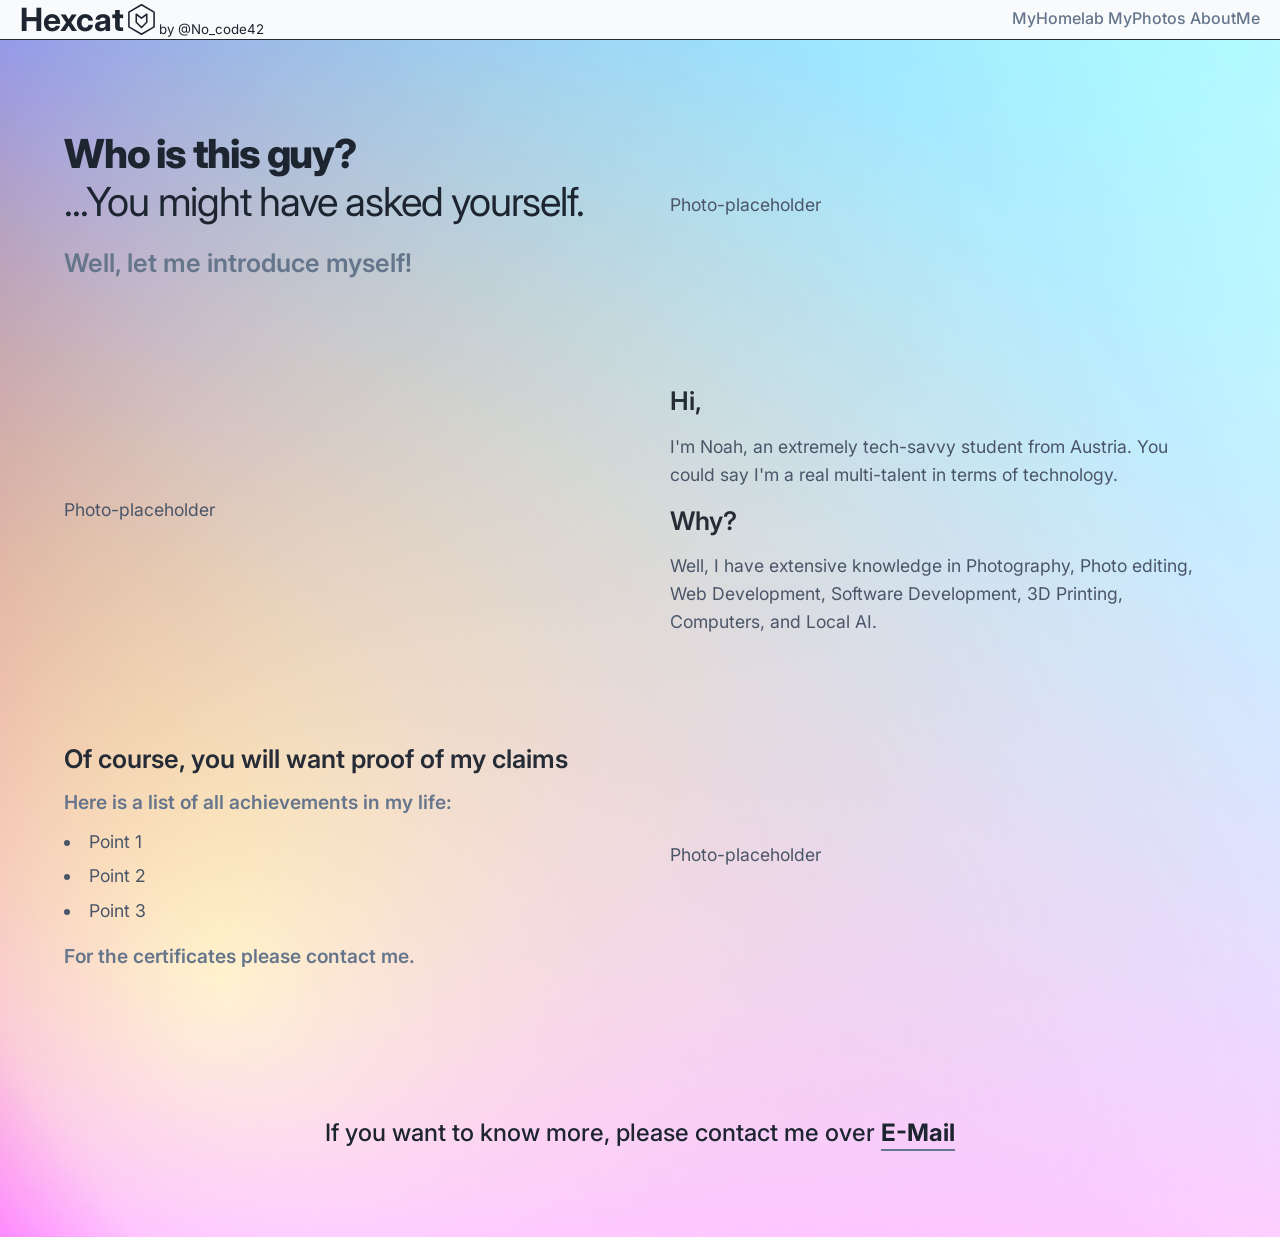
==== pages/about.html @ 9b6a8555 "Optimized header layout, added "made by" link, added hover effects for the nav-bar, created files fo" ====
<!DOCTYPE html>
<html lang="en">
<head>
    <meta charset="UTF-8">
    <link rel="stylesheet" href="../style/style.css">
    <title>AboutMe - hexcat.at</title>
</head>
<body>
    <header>
        <div class="header-left">
            <a href="../index.html" id="logo">
                <h1>Hexcat</h1>
                <svg viewBox="0 0 100 100" xmlns="http://www.w3.org/2000/svg">
                    <polygon points="50,8 86,29 86,71 50,92 14,71 14,29"
                             fill="none"
                             stroke="#1D2530"
                             stroke-width="4.5"
                             stroke-linejoin="round" />

                    <path d="M 35,35
                             L 50,46
                             L 65,35
                             L 65,58
                             L 50,73
                             L 35,58
                             Z"
                          fill="none"
                          stroke="#1D2530"
                          stroke-width="4.5"
                          stroke-linecap="round"
                          stroke-linejoin="round" />
                </svg>
            </a>
            <a href="https://www.instagram.com/no_code42/" class="by-tag" target="_blank"><sub>by @No_code42</sub></a>
        </div>
        <nav>
            <a href="homelab.html">MyHomelab</a>
            <a href="photos.html">MyPhotos</a>
            <a href="#top">AboutMe</a>
        </nav>
    </header>
    <main id="about">
        <!-- Reihe 1 -->
        <div class="about-row">
            <div class="about-row-left">
                <h1>Who is this guy?<br><span style="font-weight: 400;">...You might have asked yourself.</span></h1>
                <h2 style="color: #65758B;">Well, let me introduce myself!</h2>
            </div>
            <div class="about-row-right">
                <p>Photo-placeholder</p>
            </div>
        </div>

        <!-- Reihe 2 -->
        <div class="about-row">
            <div class="about-row-left">
                <p>Photo-placeholder</p>
            </div>
            <div class="about-row-right">
                <h2>Hi,</h2>
                <p>I'm Noah, an extremely tech-savvy student from Austria. You could say I'm a real multi-talent in terms of technology.</p>

                <h2>Why?</h2>
                <p>Well, I have extensive knowledge in Photography, Photo editing, Web Development, Software Development, 3D Printing, Computers, and Local AI.</p>
            </div>
        </div>

        <!-- Reihe 3 -->
        <div class="about-row">
            <div class="about-row-left">
                <h2>Of course, you will want proof of my claims</h2>
                <h3>Here is a list of all achievements in my life:</h3>
                <ul>
                    <li>Point 1</li>
                    <li>Point 2</li>
                    <li>Point 3</li>
                </ul>
                <h3>For the certificates please contact me.</h3>
            </div>
            <div class="about-row-right">
                <p>Photo-placeholder</p>
            </div>
        </div>

        <!-- Eigener CTA-Bereich am Ende (statt h1) -->
        <div class="about-cta">
            <p>If you want to know more, please contact me over <a href="mailto:noah.c.bruecklmayr@gmail.com">E-Mail</a></p>
        </div>
    </main>
</body>
</html>
---- style/style.css ----
@import url('https://fonts.googleapis.com/css2?family=Inter:ital,opsz,wght@0,14..32,100..900;1,14..32,100..900&display=swap');
*{
    box-sizing: border-box;
    margin: 0;
    padding: 0;
}
html{
    scroll-behavior: smooth;
}
body{
    font-family: Inter,system-ui,sans-serif;
    color: #1D2530;
    background-color: #f8fafc;
    background-image: url("../img/bg/pexels-codioful-7134981.jpg");
    background-position: center;
    background-size: cover;
}

/*HEADER*/
header{
    padding: 0 20px;
    display: flex;
    height: 40px;
    justify-content: space-between;
    align-items: center;
    border-bottom: #252c36 1px solid;
    background-color: #f8fafc;
}
header a{
    color: #1D2530;
    text-decoration: none;
}
.header-left{
    display: flex;
    align-items: end;
}
.by-tag{
padding-bottom:2px;
}
#logo{
    display: flex;
    align-items: center;
}
#logo h1{
}
#logo svg{
    width: 35px;
    height: 35px;
    fill: none;
    stroke: #1D2530;
    stroke-width: 2;
    stroke-linejoin: round;
}
nav a{
    color: #65758B;
    text-decoration: none;
    font-weight: 500;
    position: relative;
    display: inline-block;
    overflow: hidden;
}
nav a::after {
    content: '';
    position: absolute;
    bottom: 0;
    left: 0;
    height: 1px;
    width: 100%;
    background-color: #65758B;
    background-size: 200% auto;
    transition: all .5s;
    transform: translateX(-100%);
}
nav a:hover::after {
    transform: translateX(0%);
}
nav a, .nav-active::after{
    transform: translateX(0%);
}

/*HERO*/
#hero{
    min-height: calc(100vh - 40px);

    display: flex;
    align-items: center;
    color: #1D2530;
}
#hero-content{
    width: 90%;
    max-width: 1200px;
    margin: 0 auto;
    display: flex;
    align-items: center;
    justify-content: space-between;
    gap: 60px;
}
/* Left Hero*/
.hero-left{
    flex: 1.2;
}
.hero-left h1{
    font-size: 2.8rem;
    margin-bottom: 20px;
}
.hero-left h2{
    font-size: 1.25rem;
    font-weight: 400;
    line-height: 1.6;
    color: #65758B;
}
/* Arrow Animation*/
.hero-arrow{
    margin-top: 40px;
    color: #1D2530;
    display: inline-block;
    animation: bounceRight 2s infinite;
}
.hero-arrow svg{
    width: 45px;
    height: 45px;
}
@keyframes bounceRight {
    0%, 20%, 50%, 80%, 100% {transform: translateX(0);}
    40% { transform: translateX(12px)}
    60% { transform: translateX(6px)}
}

/*Right Hero*/
.hero-right{
    flex: 0.8;
    background: rgba(255, 255, 255, 0.07);
    padding: 35px;
    border-radius: 16px;
    backdrop-filter: blur(12px);
    -webkit-backdrop-filter: blur(12px);
    border: 1px solid rgba(255, 255, 255, 0.15);
    box-shadow: 0 8px 32px 0 rgba(0, 0, 0, 0.2);
}
.hero-right h3{
    font-size: 1.5rem;
    margin-bottom: 20px;
    font-weight: 600;
    letter-spacing: 0.5rem;
    border-bottom: 1px solid rgba(255, 255, 255, 0.1);
    padding-bottom: 10px;
}
.service-links{
    list-style: none;
}
.service-links li{
    margin-bottom: 15px;
}
.service-links li:last-child{
    margin-bottom: 0;
}
.service-links a{
    display: block;
    color: #65758B;
    text-decoration: none;
    font-size: 1.1rem;
    font-weight: 500;
    padding: 14px 20px;
    background: rgba(255, 255, 255, 0.1);
    border-radius: 10px;
    transition: all 0.25s ease;
    border: 1px solid transparent;
}
.service-links a:hover{
    background: rgba(255, 255, 255, 0.2);

}
/*HERO RESPONSIVE */
@media (max-width: 900px) {
    #hero-content {
        flex-direction: column;
        gap: 40px;
        text-align: center;
        padding: 50px 0;
    }

    .hero-left h1 {
        font-size: 2.2rem;
    }

    /* Pfeil dreht sich auf Mobile nach unten und bounct vertikal */
    .hero-arrow {
        margin-top: 25px;
        animation: bounceDown 2s infinite;
    }

    .hero-right {
        width: 100%;
        max-width: 450px;
    }

    .service-links a:hover {
        transform: translateY(-4px); /* Auf Mobile lieber nach oben statt nach rechts swipen */
    }
}

@keyframes bounceDown {
    0%, 20%, 50%, 80%, 100% { transform: translateY(0) rotate(90deg); }
    40% { transform: translateY(12px) rotate(90deg); }
    60% { transform: translateY(6px) rotate(90deg); }
}

/* --- ABOUT SECTION --- */
#about {
    min-height: calc(100vh - 40px);
    width: 90%;
    max-width: 1200px;
    margin: 10vh auto 0 auto;
    display: flex;
    flex-direction: column;
    align-items: center;
    color: #1D2530;
}

.about-row {
    display: flex;
    flex-direction: row;
    align-items: center;
    justify-content: space-between;
    gap: 60px;
    margin-bottom: 10vh;
    width: 100%;
}

.about-row-left, .about-row-right {
    flex: 1.2;
}

/* Überschriften-Hierarchie */
.about-row h1 {
    font-size: 2.5rem;
    font-weight: 800;
    line-height: 1.2;
    margin-bottom: 20px;
    letter-spacing: -0.03em;
}

.about-row h2 {
    font-size: 1.6rem;
    font-weight: 600;
    line-height: 1.3;
    margin-bottom: 15px;
    color: #252c36;
}

.about-row h3 {
    font-size: 1.2rem;
    font-weight: 600;
    color: #65758B;
    margin-bottom: 15px;
}

/* Fließtext / Absätze */
.about-row p {
    font-size: 1.1rem;
    line-height: 1.6;
    color: #4A5568; /* Leicht sanfteres Dunkelgrau für Fließtext */
    margin-bottom: 15px;
}

/* Listen-Formatierung */
.about-row ul {
    list-style-position: inside;
    margin-bottom: 20px;
}

.about-row li {
    font-size: 1.1rem;
    color: #4A5568;
    margin-bottom: 8px;
    line-height: 1.5;
}

/* Call to Action (CTA) am Ende */
.about-cta {
    text-align: center;
    margin: 5vh 0 10vh 0;
    font-size: 1.5rem;
    font-weight: 500;
}

.about-cta a {
    color: #1D2530;
    text-decoration: none;
    font-weight: 700;
    border-bottom: 2px solid #65758B;
    transition: color 0.2s ease, border-color 0.2s ease;
    padding-bottom: 2px;
}

.about-cta a:hover {
    color: #65758B;
    border-color: #1D2530;
}
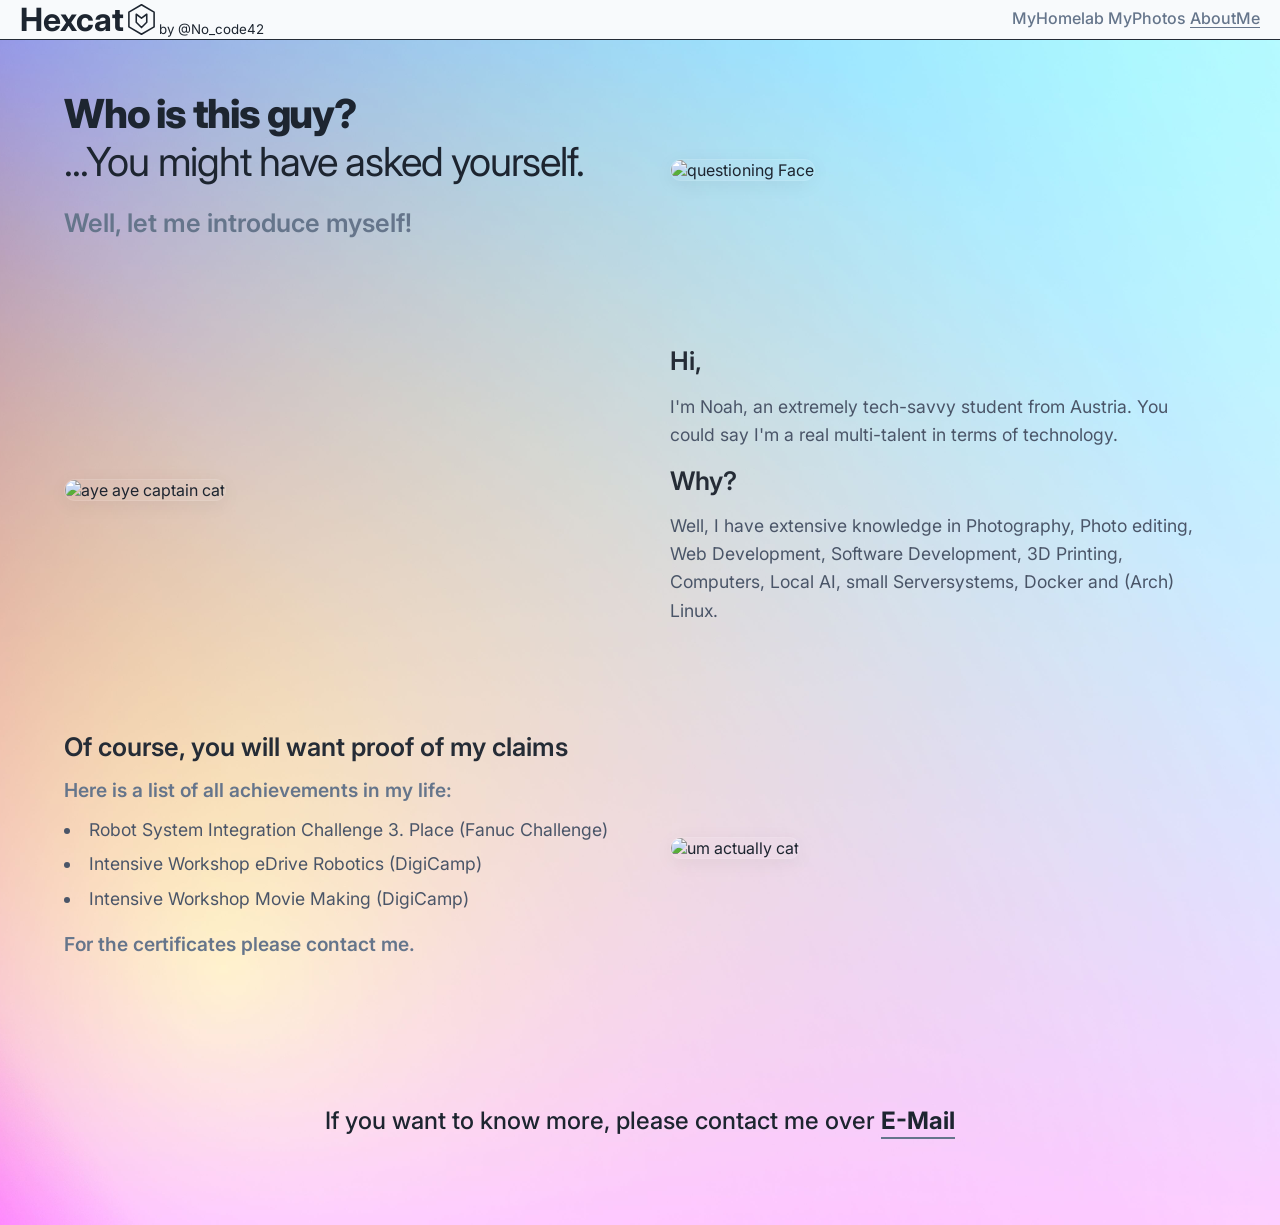
==== commit f69186e6: "Finished layout, content and responsive design of all pages." ====
--- a/pages/about.html
+++ b/pages/about.html
@@ -2,6 +2,8 @@
 <html lang="en">
 <head>
     <meta charset="UTF-8">
+    <meta name="viewport" content="width=device-width, initial-scale=1.0">
+    <link rel="icon" type="image/svg+xml" href="../img/icons/cat-isolated.svg">
     <link rel="stylesheet" href="../style/style.css">
     <title>AboutMe - hexcat.at</title>
 </head>
@@ -36,53 +38,53 @@
         <nav>
             <a href="homelab.html">MyHomelab</a>
             <a href="photos.html">MyPhotos</a>
-            <a href="#top">AboutMe</a>
+            <a href="#top" class="nav-active">AboutMe</a>
         </nav>
     </header>
     <main id="about">
-        <!-- Reihe 1 -->
+        <!-- Row 1 -->
         <div class="about-row">
             <div class="about-row-left">
                 <h1>Who is this guy?<br><span style="font-weight: 400;">...You might have asked yourself.</span></h1>
                 <h2 style="color: #65758B;">Well, let me introduce myself!</h2>
             </div>
             <div class="about-row-right">
-                <p>Photo-placeholder</p>
+                <img src="../img/about/huuuh.webp" alt="questioning Face">
             </div>
         </div>
 
-        <!-- Reihe 2 -->
+        <!-- Row 2 -->
         <div class="about-row">
             <div class="about-row-left">
-                <p>Photo-placeholder</p>
+                <img src="../img/about/cat-meme-aye-aye-captain.gif" alt="aye aye captain cat">
             </div>
             <div class="about-row-right">
                 <h2>Hi,</h2>
                 <p>I'm Noah, an extremely tech-savvy student from Austria. You could say I'm a real multi-talent in terms of technology.</p>
 
                 <h2>Why?</h2>
-                <p>Well, I have extensive knowledge in Photography, Photo editing, Web Development, Software Development, 3D Printing, Computers, and Local AI.</p>
+                <p>Well, I have extensive knowledge in Photography, Photo editing, Web Development, Software Development, 3D Printing, Computers, Local AI, small Serversystems, Docker and (Arch) Linux.</p>
             </div>
         </div>
 
-        <!-- Reihe 3 -->
+        <!-- Row 3 -->
         <div class="about-row">
             <div class="about-row-left">
                 <h2>Of course, you will want proof of my claims</h2>
                 <h3>Here is a list of all achievements in my life:</h3>
                 <ul>
-                    <li>Point 1</li>
-                    <li>Point 2</li>
-                    <li>Point 3</li>
+                    <li>Robot System Integration Challenge 3. Place (Fanuc Challenge)</li>
+                    <li>Intensive Workshop eDrive Robotics (DigiCamp)</li>
+                    <li>Intensive Workshop Movie Making (DigiCamp)</li>
                 </ul>
                 <h3>For the certificates please contact me.</h3>
             </div>
             <div class="about-row-right">
-                <p>Photo-placeholder</p>
+                <img src="../img/about/umActually.jpg" alt="um actually cat">
             </div>
         </div>
 
-        <!-- Eigener CTA-Bereich am Ende (statt h1) -->
+        <!-- CTA-Area -->
         <div class="about-cta">
             <p>If you want to know more, please contact me over <a href="mailto:noah.c.bruecklmayr@gmail.com">E-Mail</a></p>
         </div>
--- a/style/style.css
+++ b/style/style.css
@@ -19,6 +19,11 @@
 
 /*HEADER*/
 header{
+    position: fixed;
+    width: 100%;
+    z-index: 99;
+    top: 0;
+    left: 0;
     padding: 0 20px;
     display: flex;
     height: 40px;
@@ -81,8 +86,7 @@
 
 /*HERO*/
 #hero{
-    min-height: calc(100vh - 40px);
-
+    height: 100vh;
     display: flex;
     align-items: center;
     color: #1D2530;
@@ -184,7 +188,6 @@
         font-size: 2.2rem;
     }
 
-    /* Pfeil dreht sich auf Mobile nach unten und bounct vertikal */
     .hero-arrow {
         margin-top: 25px;
         animation: bounceDown 2s infinite;
@@ -196,7 +199,7 @@
     }
 
     .service-links a:hover {
-        transform: translateY(-4px); /* Auf Mobile lieber nach oben statt nach rechts swipen */
+        transform: translateY(-4px);
     }
 }
 
@@ -206,9 +209,9 @@
     60% { transform: translateY(6px) rotate(90deg); }
 }
 
-/* --- ABOUT SECTION --- */
+/* --- ABOUT PAGE --- */
 #about {
-    min-height: calc(100vh - 40px);
+    min-height: 100vh;
     width: 90%;
     max-width: 1200px;
     margin: 10vh auto 0 auto;
@@ -231,8 +234,15 @@
 .about-row-left, .about-row-right {
     flex: 1.2;
 }
-
-/* Überschriften-Hierarchie */
+.about-row-left img, .about-row-right img {
+    max-width: 40vh;
+    overflow: hidden;
+    border-radius: 12px;
+    background-color: rgba(255, 255, 255, 0.05);
+    border: 1px solid rgba(255, 255, 255, 0.1);
+    box-shadow: 0 4px 20px rgba(0, 0, 0, 0.05);
+}
+
 .about-row h1 {
     font-size: 2.5rem;
     font-weight: 800;
@@ -256,15 +266,13 @@
     margin-bottom: 15px;
 }
 
-/* Fließtext / Absätze */
 .about-row p {
     font-size: 1.1rem;
     line-height: 1.6;
-    color: #4A5568; /* Leicht sanfteres Dunkelgrau für Fließtext */
-    margin-bottom: 15px;
-}
-
-/* Listen-Formatierung */
+    color: #4A5568;
+    margin-bottom: 15px;
+}
+
 .about-row ul {
     list-style-position: inside;
     margin-bottom: 20px;
@@ -277,7 +285,7 @@
     line-height: 1.5;
 }
 
-/* Call to Action (CTA) am Ende */
+/* Call to Action */
 .about-cta {
     text-align: center;
     margin: 5vh 0 10vh 0;
@@ -297,4 +305,345 @@
 .about-cta a:hover {
     color: #65758B;
     border-color: #1D2530;
+}
+/* --- ABOUT RESPONSIVE --- */
+@media (max-width: 900px) {
+    #about {
+        margin-top: 60px;
+        padding-bottom: 40px;
+    }
+
+    .about-row {
+        flex-direction: column;
+        gap: 35px;
+        margin-bottom: 8vh;
+        text-align: center;
+    }
+
+    .about-row:nth-of-type(2) {
+        flex-direction: column-reverse;
+    }
+
+    .about-row-left, .about-row-right {
+        width: 100%;
+    }
+
+    .about-row-left img, .about-row-right img {
+        max-width: 100%;
+        width: 280px;
+        height: auto;
+        max-height: 35vh;
+        object-fit: cover;
+        margin: 0 auto;
+    }
+
+    .about-row h1 {
+        font-size: 2rem;
+    }
+
+    .about-row h2 {
+        font-size: 1.4rem;
+    }
+
+    .about-row h3 {
+        font-size: 1.1rem;
+    }
+
+    .about-row ul {
+        display: inline-block;
+        text-align: left;
+        margin: 0 auto 20px auto;
+    }
+}
+
+/* --- PHOTO PAGE --- */
+#photos{
+    min-height: 100vh;
+    width: 90%;
+    max-width: 1200px;
+    margin: 10vh auto 0 auto;
+    color: #1D2530;
+}
+.photo-intro {
+    text-align: center;
+    margin-bottom: 60px;
+}
+
+.photo-intro h1 {
+    font-size: 2.8rem;
+    font-weight: 800;
+    margin-bottom: 15px;
+}
+
+.photo-intro p {
+    font-size: 1.2rem;
+    color: #65758B;
+}
+
+.photo-grid {
+    display: grid;
+    grid-template-columns: repeat(auto-fill, minmax(250px, 1fr));
+    grid-auto-rows: 220px;
+    gap: 20px;
+    grid-auto-flow: dense;
+    margin-bottom: 10vh;
+}
+
+.photo-item {
+    position: relative;
+    overflow: hidden;
+    border-radius: 12px;
+    background-color: rgba(255, 255, 255, 0.05);
+    border: 1px solid rgba(255, 255, 255, 0.1);
+    box-shadow: 0 4px 20px rgba(0, 0, 0, 0.05);
+}
+
+.photo-item img {
+    width: 100%;
+    height: 100%;
+    object-fit: cover;
+    display: block;
+    transition: transform 0.4s cubic-bezier(0.25, 1, 0.5, 1);
+}
+
+.photo-item:hover img {
+    transform: scale(1.04);
+}
+
+@media (min-width: 600px) {
+    .photo-item.wide {
+        grid-column: span 2;
+    }
+    .photo-item.tall {
+        grid-row: span 2;
+    }
+    .photo-item.big {
+        grid-column: span 2;
+        grid-row: span 2;
+    }
+}
+
+/* Responsive Mobile */
+@media (max-width: 600px) {
+    .photo-grid {
+        grid-template-columns: 1fr;
+        grid-auto-rows: 300px;
+    }
+}
+
+/* --- HOMELAB SECTION --- */
+#homelab {
+    width: 90%;
+    max-width: 1200px;
+    margin: 10vh auto 0 auto;
+    color: #1D2530;
+}
+
+.homelab-intro {
+    text-align: center;
+    margin-bottom: 80px;
+}
+
+.homelab-intro h1 {
+    font-size: 2.8rem;
+    font-weight: 800;
+    margin-bottom: 15px;
+}
+
+.homelab-intro p {
+    font-size: 1.2rem;
+    color: #65758B;
+    max-width: 600px;
+    margin: 0 auto;
+}
+
+/* --- HARDWARE SPLIT SECTION --- */
+.hardware-section {
+    display: flex;
+    flex-direction: row;
+    gap: 60px;
+    align-items: center;
+    margin-bottom: 12vh;
+}
+
+.hardware-visual, .hardware-specs {
+    flex: 1;
+}
+
+/* --- HARDWARE VISUAL FRAME --- */
+.hardware-visual {
+    flex: 1;
+    background: rgba(255, 255, 255, 0.1);
+    backdrop-filter: blur(16px);
+    -webkit-backdrop-filter: blur(16px);
+    border: 1px solid rgba(255, 255, 255, 0.25);
+    border-radius: 20px;
+    padding: 16px;
+    box-shadow: 0 20px 40px rgba(0, 0, 0, 0.12),
+    0 1px 3px rgba(0, 0, 0, 0.05);
+    transition: transform 0.4s cubic-bezier(0.25, 1, 0.5, 1),
+    box-shadow 0.4s cubic-bezier(0.25, 1, 0.5, 1);
+    display: flex;
+    align-items: center;
+    justify-content: center;
+}
+
+.hardware-visual:hover {
+    transform: translateY(-6px);
+    box-shadow: 0 30px 60px rgba(0, 0, 0, 0.18),
+    0 2px 8px rgba(0, 0, 0, 0.08);
+}
+
+.hardware-visual img {
+    width: 100%;
+    height: auto;
+    max-height: 500px;
+    object-fit: contain;
+    border-radius: 12px;
+    box-shadow: inset 0 0 20px rgba(0,0,0,0.2);
+    display: block;
+}
+
+/* Responsive Mobile */
+@media (max-width: 900px) {
+    .hardware-visual {
+        width: 100%;
+        padding: 10px;
+    }
+    .hardware-visual img {
+        max-height: 350px;
+    }
+}
+
+.rack-photo-placeholder {
+    width: 100%;
+    height: 450px;
+    background: rgba(255, 255, 255, 0.15);
+    backdrop-filter: blur(12px);
+    -webkit-backdrop-filter: blur(12px);
+    border: 1px solid rgba(255, 255, 255, 0.2);
+    border-radius: 16px;
+    box-shadow: 0 8px 32px 0 rgba(0, 0, 0, 0.1);
+    display: flex;
+    align-items: center;
+    justify-content: center;
+    color: #65758B;
+}
+
+.hardware-specs h2 {
+    font-size: 2.2rem;
+    font-weight: 700;
+    margin-bottom: 15px;
+}
+
+.hardware-specs > p {
+    font-size: 1.1rem;
+    color: #65758B;
+    margin-bottom: 30px;
+}
+
+.spec-item {
+    display: flex;
+    flex-direction: row;
+    gap: 20px;
+    margin-bottom: 25px;
+    background: rgba(255, 255, 255, 0.4);
+    padding: 20px;
+    border-radius: 12px;
+    border: 1px solid rgba(255, 255, 255, 0.5);
+}
+
+.spec-item h3 {
+    font-size: 1.2rem;
+    font-weight: 600;
+    margin-bottom: 5px;
+}
+
+.spec-item p {
+    font-size: 1rem;
+    color: #4A5568;
+    line-height: 1.5;
+}
+
+/* --- SOFTWARE GRID SECTION --- */
+.software-section h2 {
+    font-size: 2.2rem;
+    font-weight: 700;
+    text-align: center;
+    margin-bottom: 10px;
+}
+
+.software-section .section-desc {
+    text-align: center;
+    font-size: 1.1rem;
+    color: #65758B;
+    margin-bottom: 40px;
+}
+
+.software-grid {
+    display: grid;
+    grid-template-columns: repeat(auto-fill, minmax(320px, 1fr));
+    gap: 25px;
+    margin-bottom: 10vh;
+}
+
+.software-card {
+    background: rgba(255, 255, 255, 0.2);
+    backdrop-filter: blur(8px);
+    -webkit-backdrop-filter: blur(8px);
+    border: 1px solid rgba(255, 255, 255, 0.2);
+    padding: 25px;
+    border-radius: 14px;
+    box-shadow: 0 4px 20px rgba(0, 0, 0, 0.05);
+    transition: transform 0.3s ease, background 0.3s ease;
+}
+
+.software-card:hover {
+    transform: translateY(-5px);
+    background: rgba(255, 255, 255, 0.4);
+}
+
+.card-header {
+    display: flex;
+    justify-content: space-between;
+    align-items: center;
+    margin-bottom: 15px;
+}
+
+.card-header h3 {
+    font-size: 1.3rem;
+    font-weight: 700;
+}
+
+.badge {
+    font-size: 0.75rem;
+    font-weight: 600;
+    padding: 4px 10px;
+    border-radius: 20px;
+    text-transform: uppercase;
+    letter-spacing: 0.05em;
+}
+.badge.media { background: #E0F2FE; color: #0369A1; }
+.badge.storage { background: #DCFCE7; color: #15803D; }
+.badge.network { background: #FEE2E2; color: #B91C1C; }
+.badge.core { background: #F3E8FF; color: #6B21A8; }
+
+.software-card p {
+    font-size: 0.95rem;
+    color: #4A5568;
+    line-height: 1.6;
+}
+
+/* --- RESPONSIVE ADJUSTMENTS --- */
+@media (max-width: 900px) {
+    .hardware-section {
+        flex-direction: column;
+        gap: 40px;
+    }
+    .hardware-visual, .hardware-specs {
+        width: 100%;
+    }
+    .rack-photo-placeholder {
+        height: 300px;
+    }
 }
